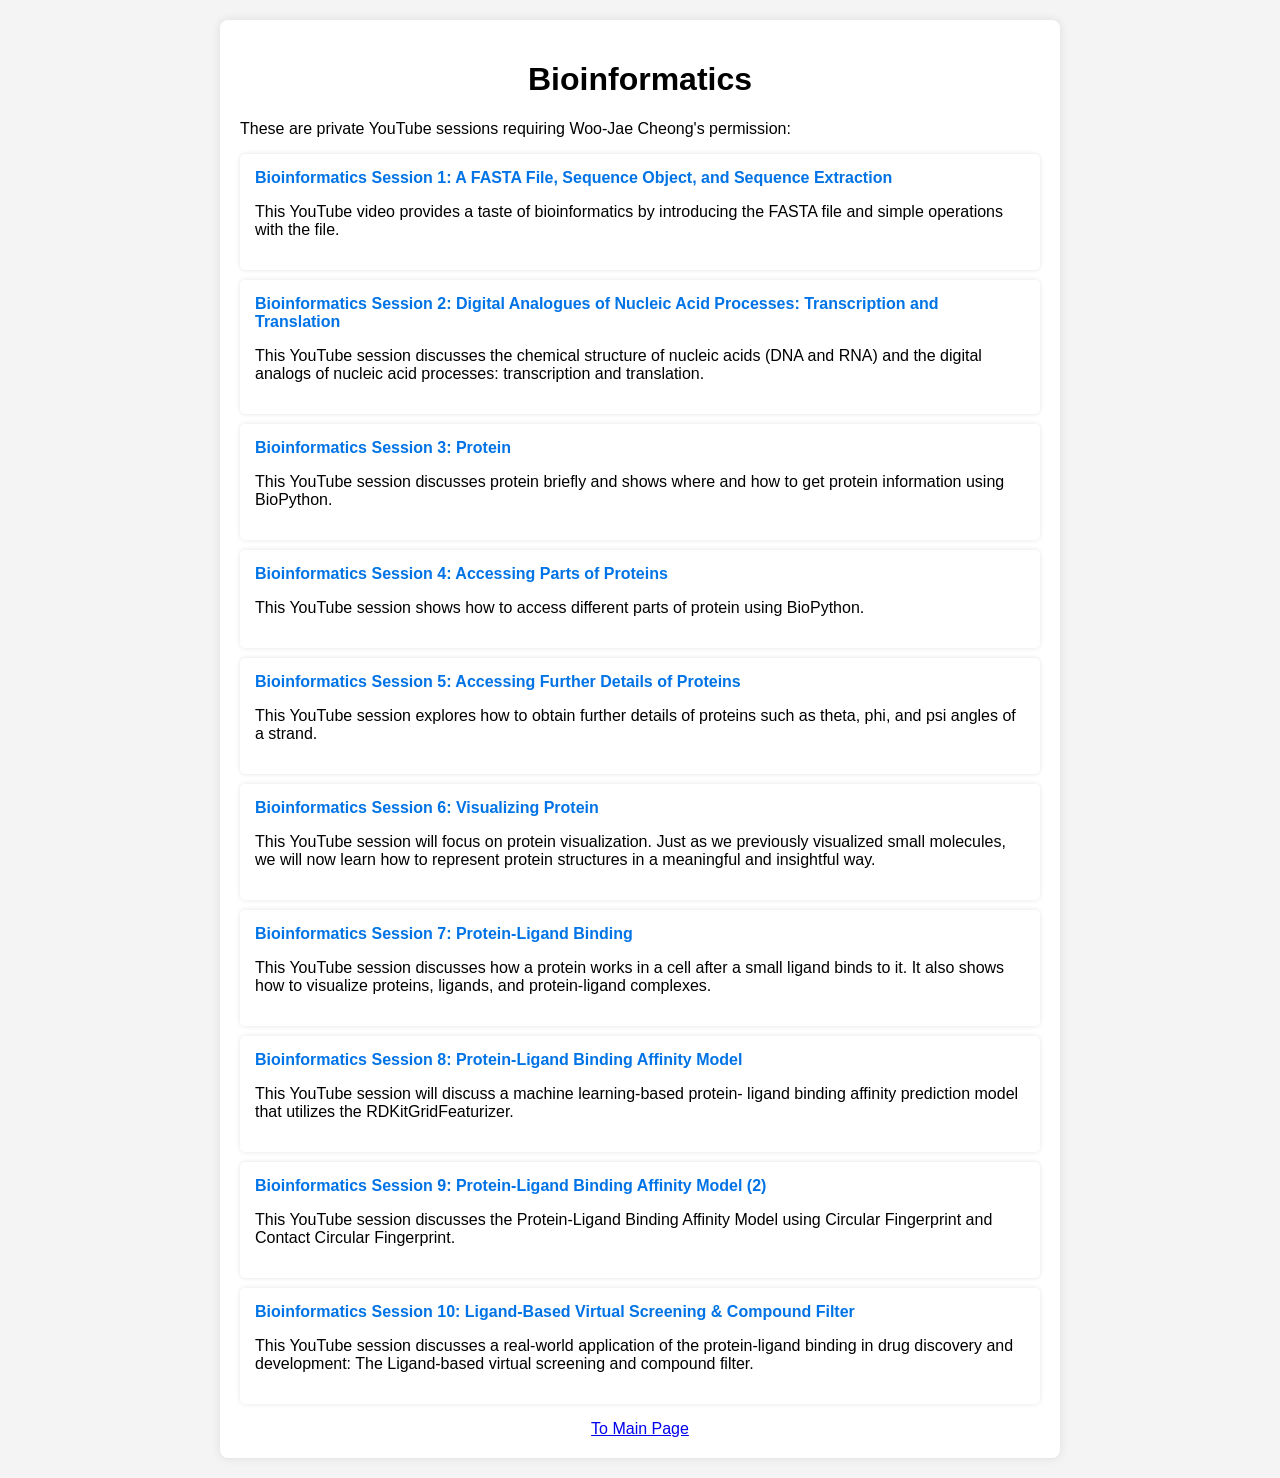
==== bioinformatics.html @ d8c8585f "Add files via upload" ====
<!DOCTYPE html>
<html lang="en">
<head>
    <meta charset="UTF-8">
    <meta name="viewport" content="width=device-width, initial-scale=1.0">
    <title>Bioinformatics Courses</title>
    <style>
        body {
            font-family: Arial, sans-serif;
            background-color: #f4f4f4;
            margin: 0;
            padding: 20px;
        }
        .container {
            max-width: 800px;
            margin: auto;
            background: white;
            padding: 20px;
            border-radius: 8px;
            box-shadow: 0 0 10px rgba(0, 0, 0, 0.1);
        }
        h1 {
            text-align: center;
        }
        .course-list {
            list-style-type: none;
            padding: 0;
        }
        .course-list li {
            background: #fff;
            margin: 10px 0;
            padding: 15px;
            border-radius: 5px;
            box-shadow: 0 0 5px rgba(0, 0, 0, 0.1);
        }
        .course-list a {
            text-decoration: none;
            color: #0073e6;
            font-weight: bold;
        }
    </style>
</head>
<body>
    <div class="container">
        <h1>Bioinformatics</h1>
        <p>These are private YouTube sessions requiring Woo-Jae Cheong's permission:</p>
        <ul class="course-list">     
            <li>
                <a href="https://youtu.be/pnrydJnxseE" target="_blank">Bioinformatics Session 1: A FASTA File, Sequence Object, and Sequence Extraction</a>
                <p>This YouTube video provides a taste of bioinformatics by introducing the FASTA file and simple operations with the file.</p>
            </li>    
            <li>
                <a href="https://youtu.be/7T12-4mD3WA" target="_blank">Bioinformatics Session 2: Digital Analogues of Nucleic Acid Processes:  Transcription and Translation</a>
                <p>This YouTube session discusses the chemical structure of nucleic acids (DNA and RNA) 
                    and the digital analogs of nucleic acid processes: transcription and translation.</p>
            </li>   
            <li>
                <a href="https://youtu.be/WlykyE1r5aI" target="_blank">Bioinformatics Session 3: Protein</a>
                <p>This YouTube session discusses protein briefly and shows where and how to get protein information using BioPython.</p>
            </li>     
            <li>
                <a href="https://youtu.be/7Am_T-ISoMA" target="_blank">Bioinformatics Session 4: Accessing Parts of Proteins</a>
                <p>This YouTube session shows how to access different parts of protein using BioPython.</p>
            </li> 
            <li>
                <a href="https://youtu.be/epdHrBt3gQo" target="_blank">Bioinformatics Session 5: Accessing Further Details of Proteins</a>
                <p>This YouTube session explores how to obtain further details of proteins such as theta, phi, and psi angles of a strand.</p>
            </li>
            <li>
                <a href="https://youtu.be/qrlrvIc1QWE" target="_blank">Bioinformatics Session 6: Visualizing Protein</a>
                <p>This YouTube session will focus on protein visualization. Just as we previously visualized small molecules, we will now learn how to represent protein structures in a meaningful and insightful way.</p>
            </li>
            <li>
                <a href="https://youtu.be/AQ9BkZv5tx8" target="_blank">Bioinformatics Session 7: Protein-Ligand Binding</a>
                <p>This YouTube session discusses how a protein works in a cell after a small ligand binds to it. It also shows how to visualize proteins, ligands, and protein-ligand complexes.</p>
            </li>
            <li>
                <a href="https://youtu.be/SIfrICPLwW4" target="_blank">Bioinformatics Session 8: Protein-Ligand Binding Affinity Model</a>
                <p>This YouTube session will discuss a machine learning-based protein- ligand binding affinity prediction model that utilizes the RDKitGridFeaturizer.</p>
            </li> 
            <li>
                <a href="https://youtu.be/_ikHvTs7BXM" target="_blank">Bioinformatics Session 9: Protein-Ligand Binding Affinity Model (2)</a>
                <p>This YouTube session discusses the Protein-Ligand Binding Affinity Model using Circular Fingerprint and Contact Circular Fingerprint.</p>
            </li>
            <li>
                <a href="https://youtu.be/r3LE3NFM94M" target="_blank">Bioinformatics Session 10: Ligand-Based Virtual Screening & Compound Filter</a>
                <p>This YouTube session discusses a real-world application of the protein-ligand binding in drug discovery and development: The Ligand-based virtual screening and compound filter.</p>
            </li>
        </ul>
        <div class="nav" style="text-align: center;">
            <a href="index.html">To Main Page</a>
        </div>    
    </div>
</body>
</html>
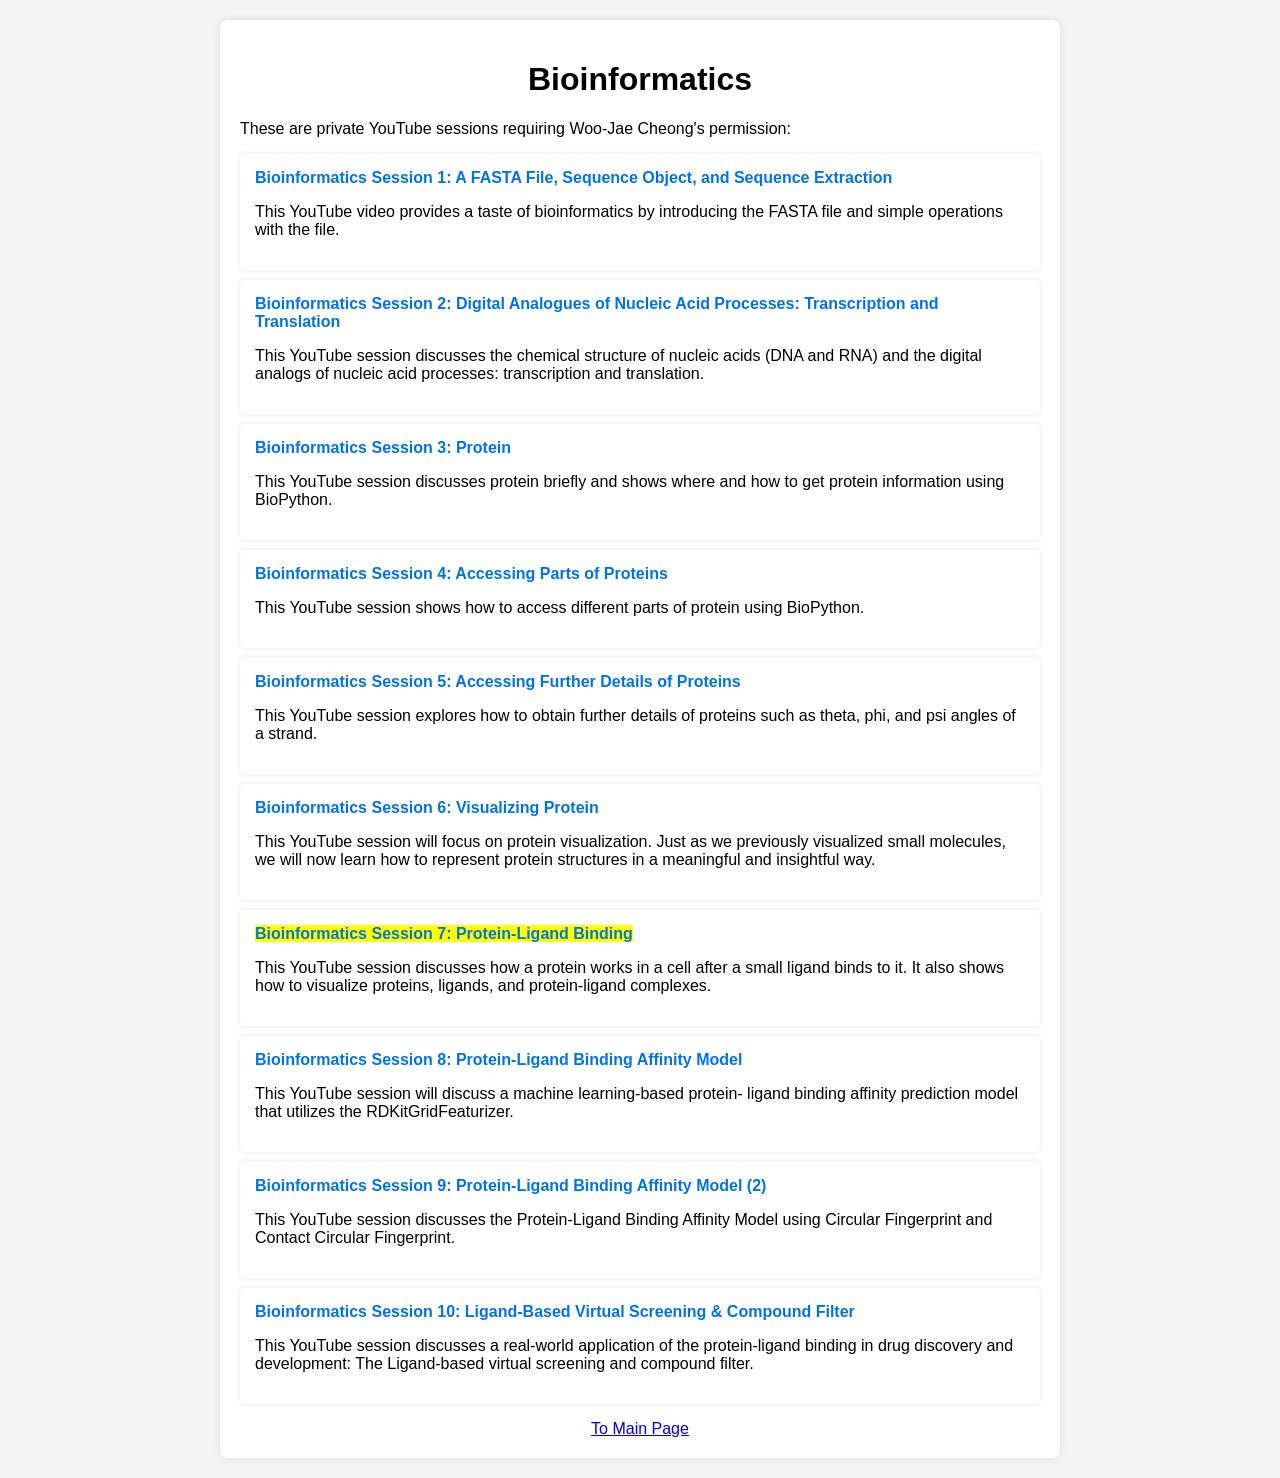
==== commit 9aa41186: "Update bioinformatics.html" ====
--- a/bioinformatics.html
+++ b/bioinformatics.html
@@ -71,7 +71,7 @@
                 <p>This YouTube session will focus on protein visualization. Just as we previously visualized small molecules, we will now learn how to represent protein structures in a meaningful and insightful way.</p>
             </li>
             <li>
-                <a href="https://youtu.be/AQ9BkZv5tx8" target="_blank">Bioinformatics Session 7: Protein-Ligand Binding</a>
+                <a href="https://youtu.be/AQ9BkZv5tx8" target="_blank"><span style="background-color: yellow;">Bioinformatics Session 7: Protein-Ligand Binding</span></a>
                 <p>This YouTube session discusses how a protein works in a cell after a small ligand binds to it. It also shows how to visualize proteins, ligands, and protein-ligand complexes.</p>
             </li>
             <li>
@@ -92,4 +92,5 @@
         </div>    
     </div>
 </body>
-</html>+
+</html>
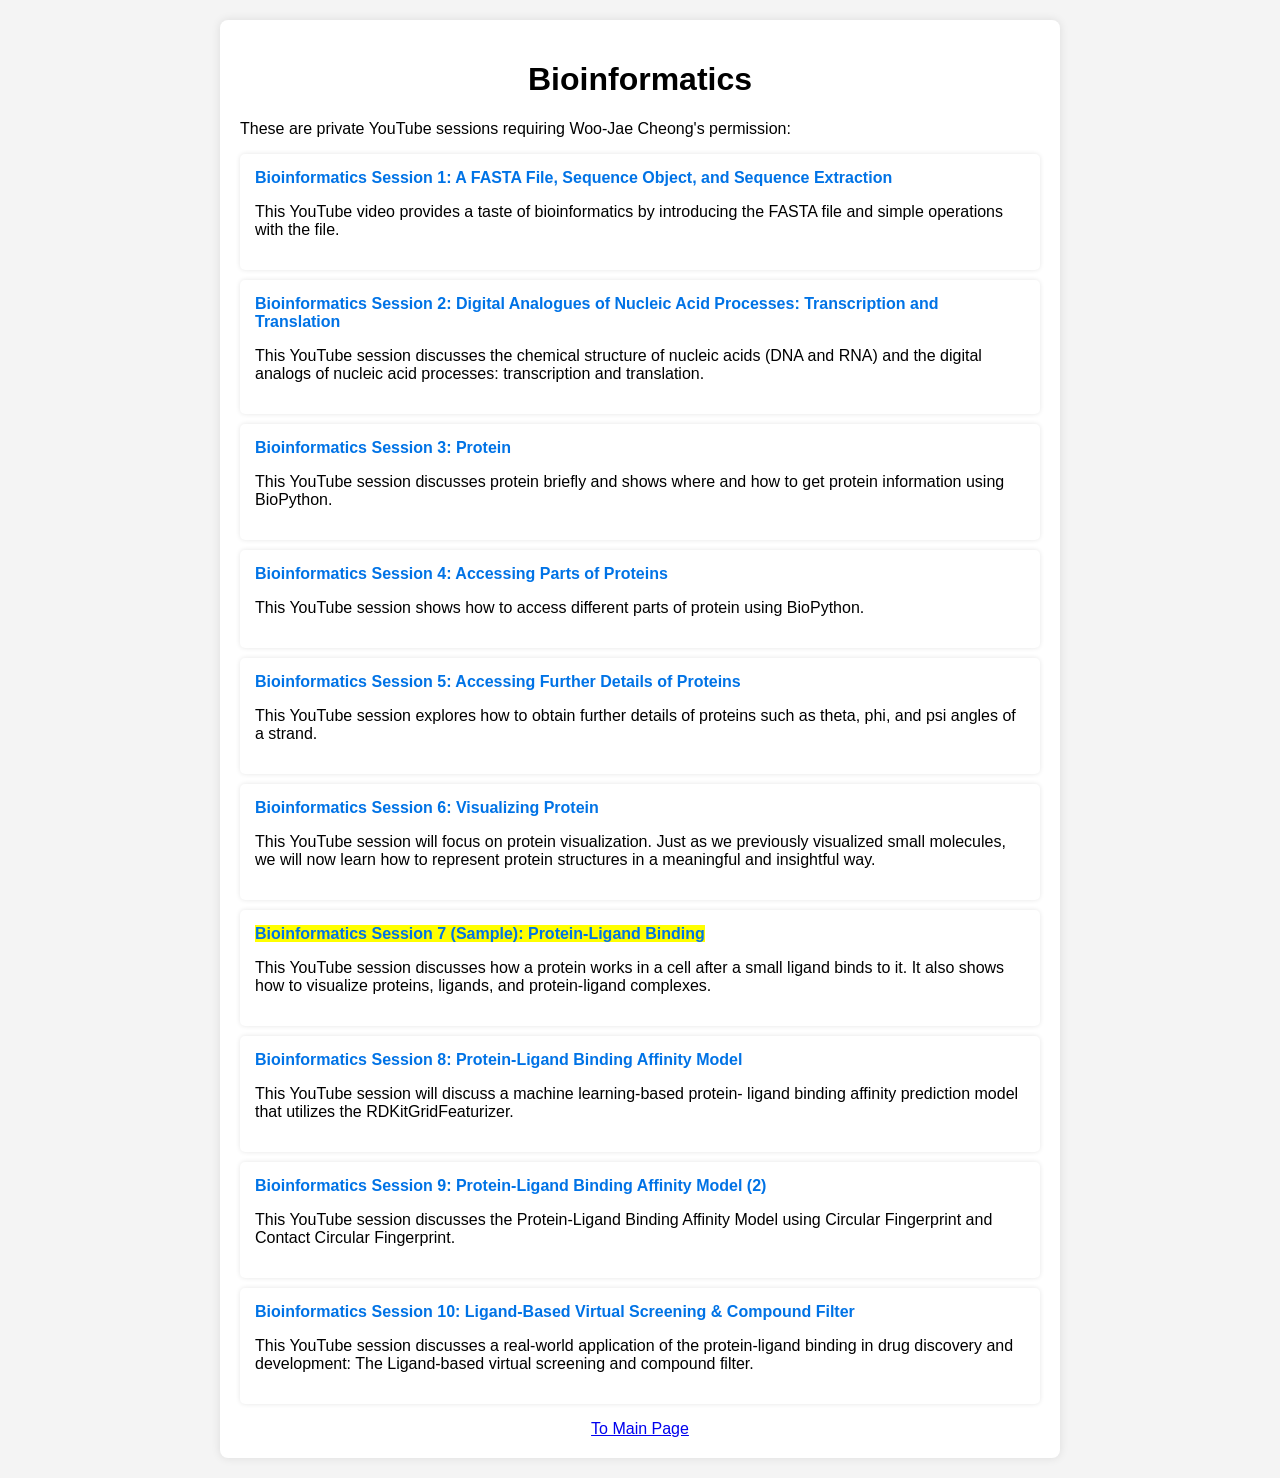
==== commit 0d856df2: "Update bioinformatics.html" ====
--- a/bioinformatics.html
+++ b/bioinformatics.html
@@ -71,7 +71,7 @@
                 <p>This YouTube session will focus on protein visualization. Just as we previously visualized small molecules, we will now learn how to represent protein structures in a meaningful and insightful way.</p>
             </li>
             <li>
-                <a href="https://youtu.be/AQ9BkZv5tx8" target="_blank"><span style="background-color: yellow;">Bioinformatics Session 7: Protein-Ligand Binding</span></a>
+                <a href="https://youtu.be/AQ9BkZv5tx8" target="_blank"><span style="background-color: yellow;">Bioinformatics Session 7 (Sample): Protein-Ligand Binding</span></a>
                 <p>This YouTube session discusses how a protein works in a cell after a small ligand binds to it. It also shows how to visualize proteins, ligands, and protein-ligand complexes.</p>
             </li>
             <li>
@@ -94,3 +94,5 @@
 </body>
 
 </html>
+
+
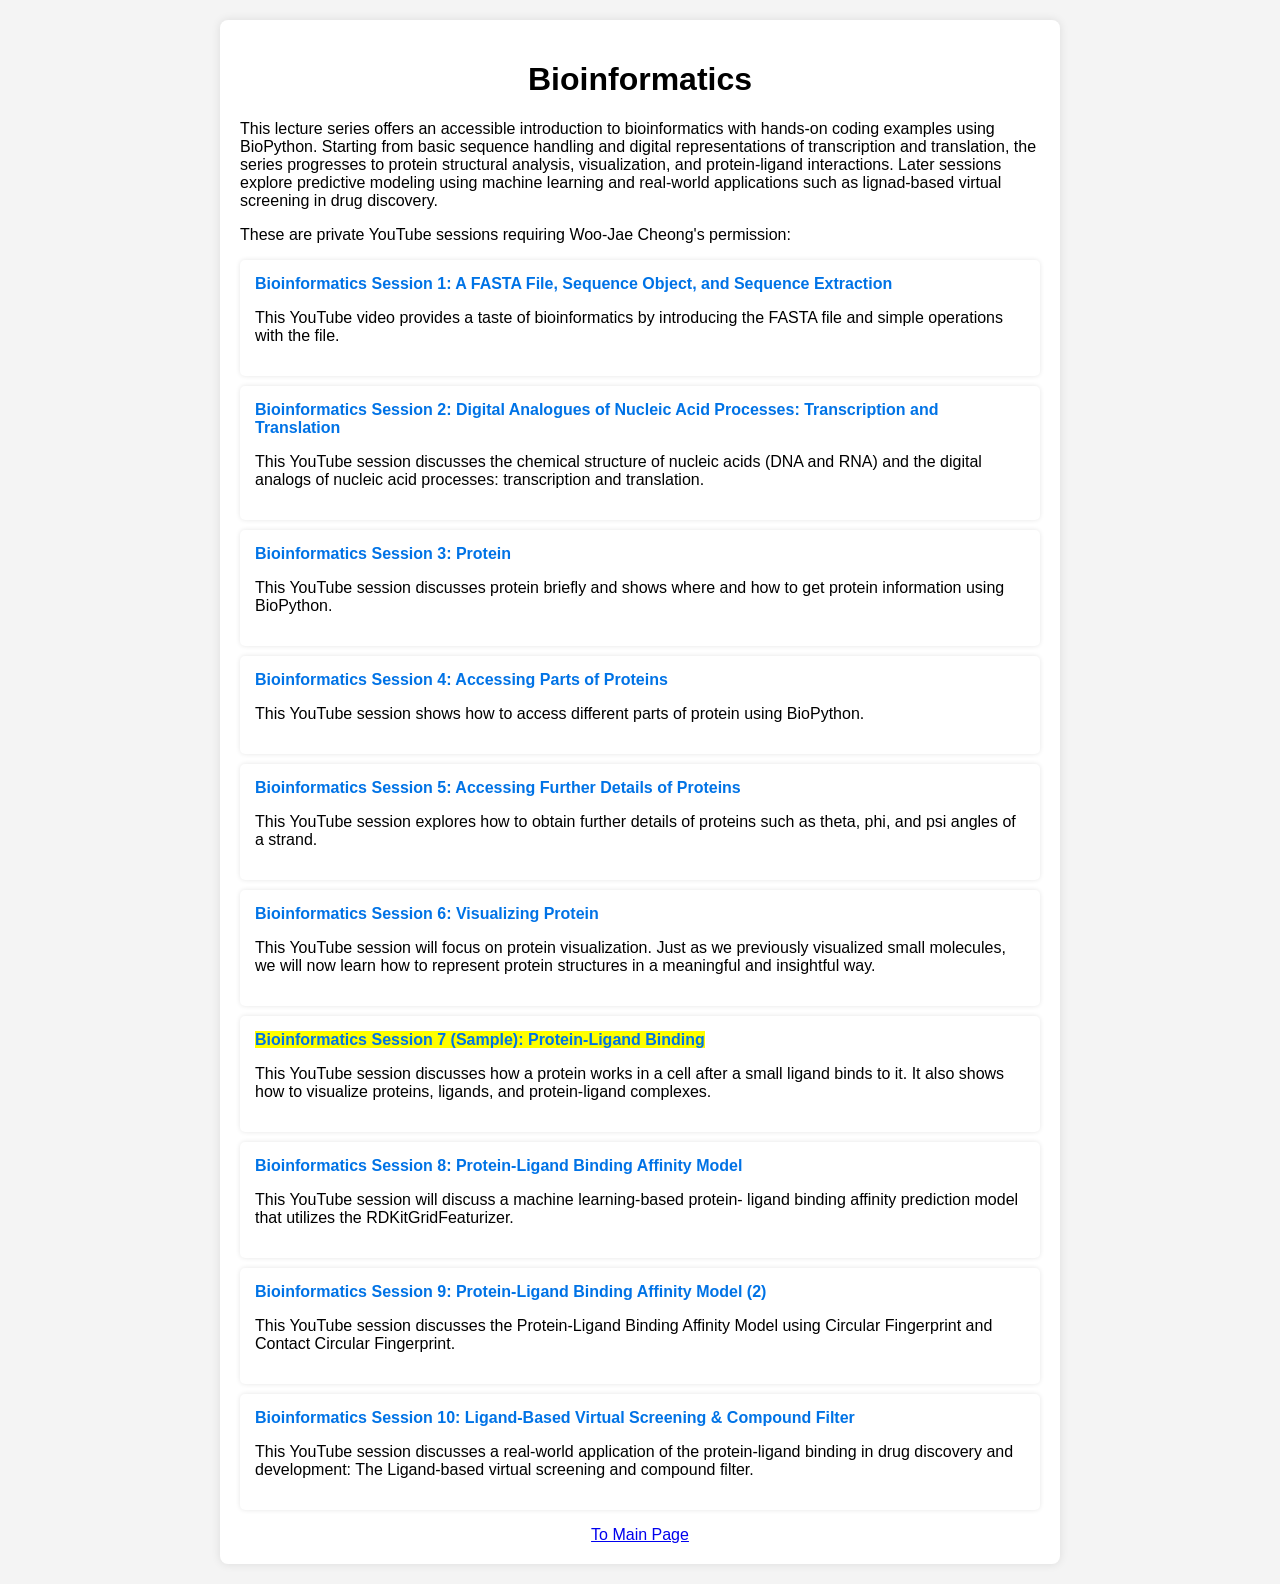
==== commit 110c75ba: "Update bioinformatics.html" ====
--- a/bioinformatics.html
+++ b/bioinformatics.html
@@ -43,6 +43,10 @@
 <body>
     <div class="container">
         <h1>Bioinformatics</h1>
+        <p>This lecture series offers an accessible introduction to bioinformatics with hands-on coding examples using BioPython.
+            Starting from basic sequence handling and digital representations of transcription and translation, the series progresses 
+            to protein structural analysis, visualization, and protein-ligand interactions. Later sessions explore predictive modeling
+            using machine learning and real-world applications such as lignad-based virtual screening in drug discovery.</p>        
         <p>These are private YouTube sessions requiring Woo-Jae Cheong's permission:</p>
         <ul class="course-list">     
             <li>
@@ -96,3 +100,4 @@
 </html>
 
 
+
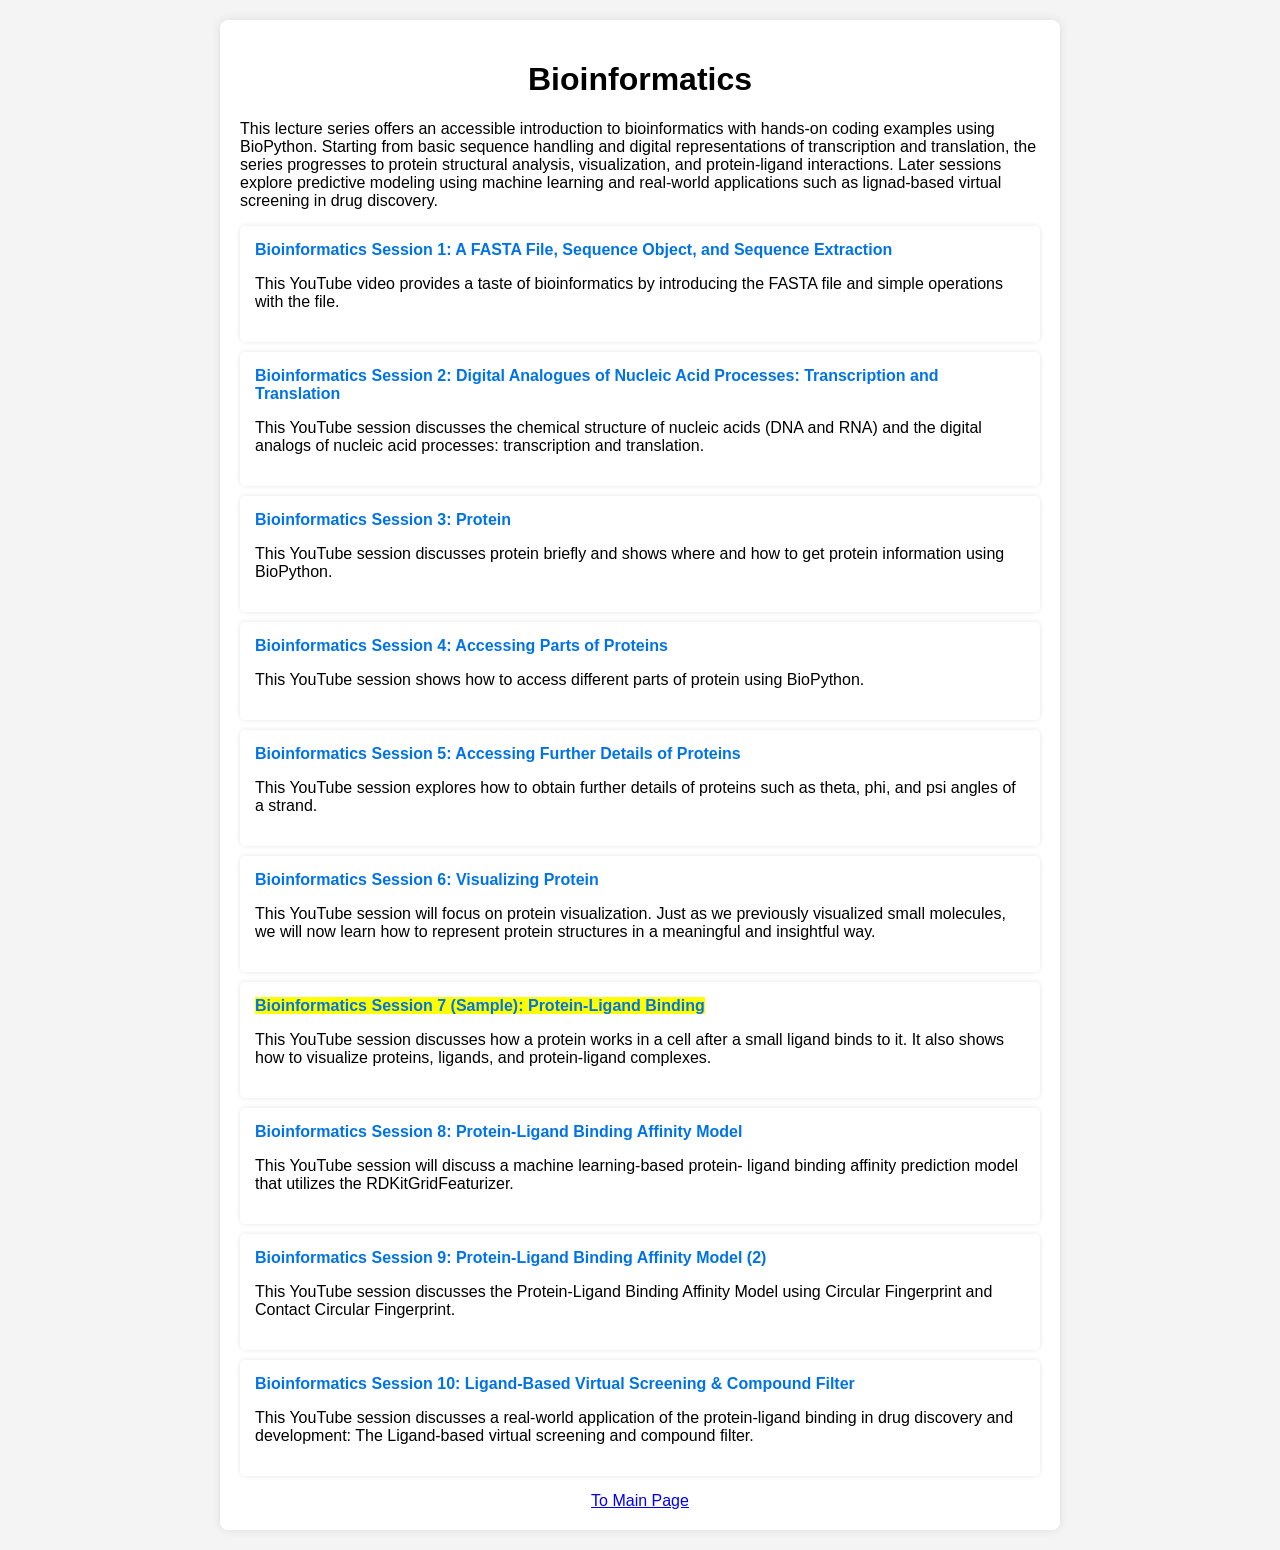
==== commit 9af29d4c: "Update bioinformatics.html" ====
--- a/bioinformatics.html
+++ b/bioinformatics.html
@@ -46,8 +46,7 @@
         <p>This lecture series offers an accessible introduction to bioinformatics with hands-on coding examples using BioPython.
             Starting from basic sequence handling and digital representations of transcription and translation, the series progresses 
             to protein structural analysis, visualization, and protein-ligand interactions. Later sessions explore predictive modeling
-            using machine learning and real-world applications such as lignad-based virtual screening in drug discovery.</p>        
-        <p>These are private YouTube sessions requiring Woo-Jae Cheong's permission:</p>
+            using machine learning and real-world applications such as lignad-based virtual screening in drug discovery.</p>
         <ul class="course-list">     
             <li>
                 <a href="https://youtu.be/pnrydJnxseE" target="_blank">Bioinformatics Session 1: A FASTA File, Sequence Object, and Sequence Extraction</a>
@@ -101,3 +100,4 @@
 
 
 
+
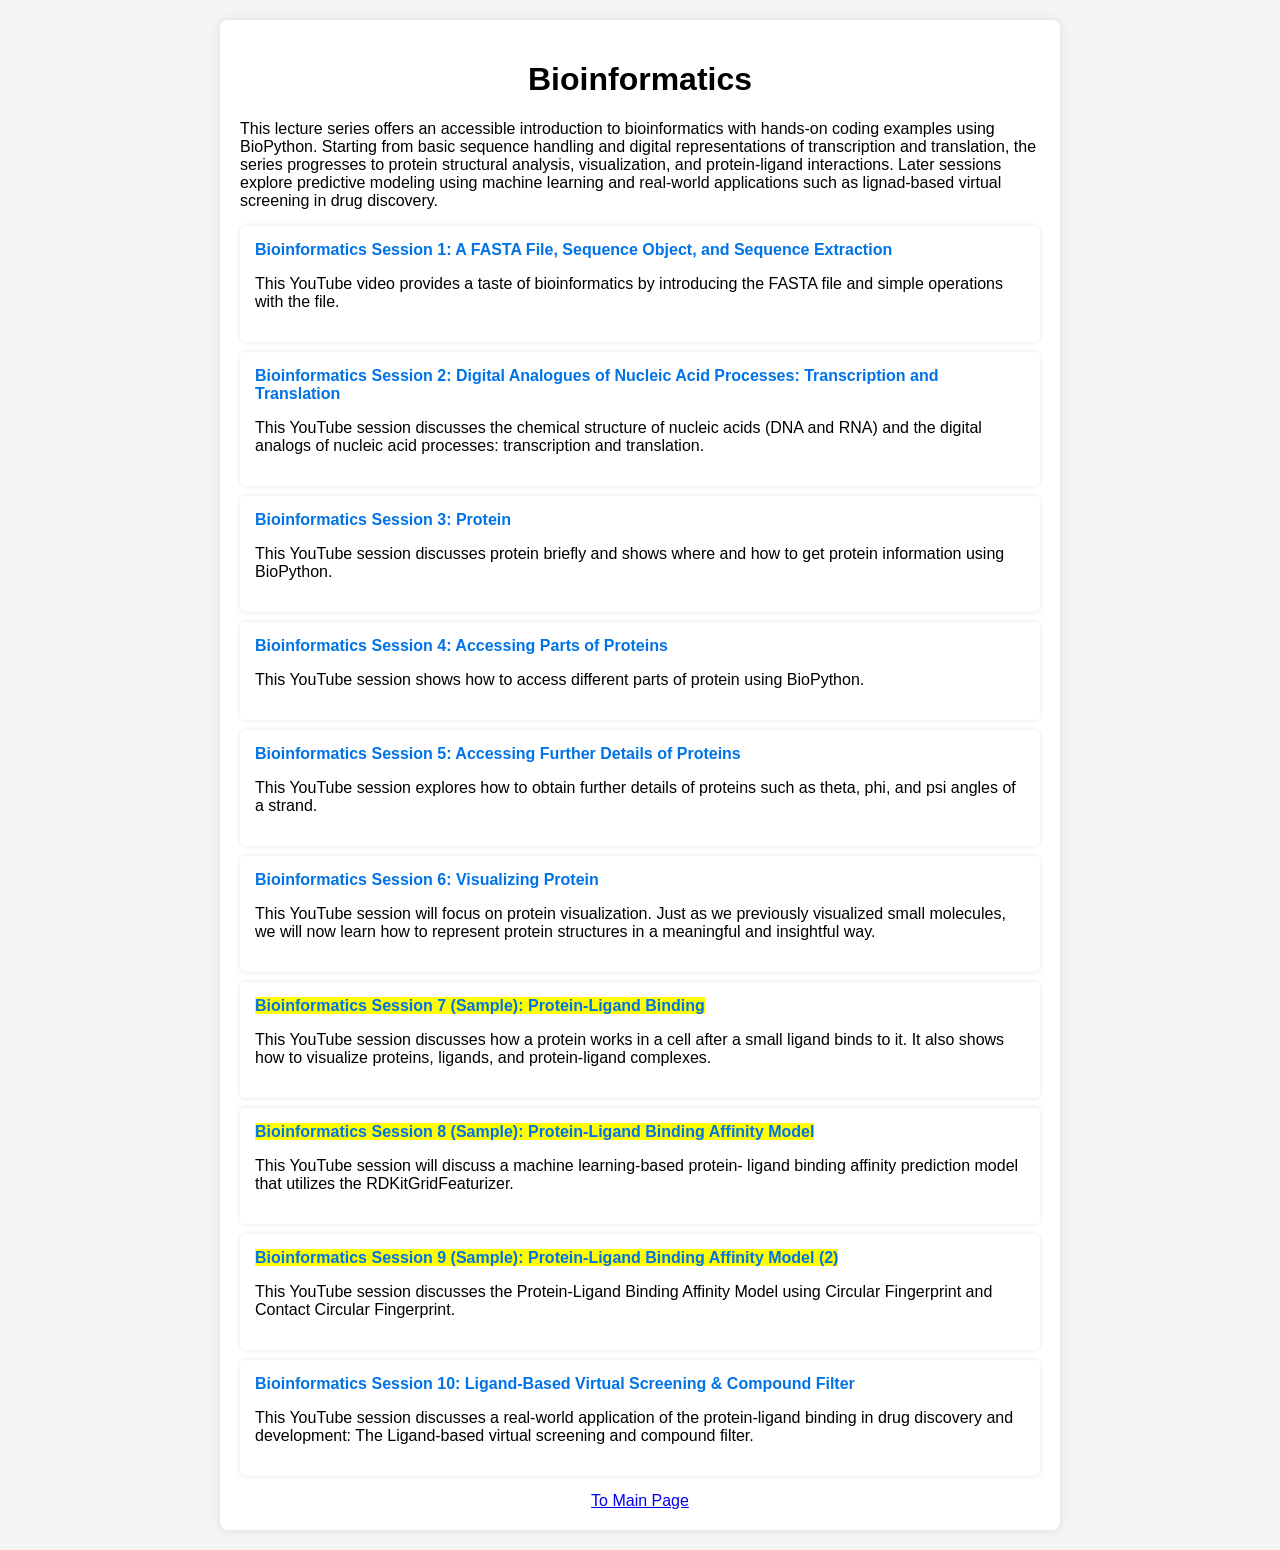
==== commit 7ccec7c6: "Update bioinformatics.html" ====
--- a/bioinformatics.html
+++ b/bioinformatics.html
@@ -78,11 +78,11 @@
                 <p>This YouTube session discusses how a protein works in a cell after a small ligand binds to it. It also shows how to visualize proteins, ligands, and protein-ligand complexes.</p>
             </li>
             <li>
-                <a href="https://youtu.be/SIfrICPLwW4" target="_blank">Bioinformatics Session 8: Protein-Ligand Binding Affinity Model</a>
+                <a href="https://youtu.be/SIfrICPLwW4" target="_blank"><span style="background-color: yellow;">Bioinformatics Session 8 (Sample): Protein-Ligand Binding Affinity Model</span></a>
                 <p>This YouTube session will discuss a machine learning-based protein- ligand binding affinity prediction model that utilizes the RDKitGridFeaturizer.</p>
             </li> 
             <li>
-                <a href="https://youtu.be/_ikHvTs7BXM" target="_blank">Bioinformatics Session 9: Protein-Ligand Binding Affinity Model (2)</a>
+                <a href="https://youtu.be/_ikHvTs7BXM" target="_blank"><span style="background-color: yellow;">Bioinformatics Session 9 (Sample): Protein-Ligand Binding Affinity Model (2)</span></a>
                 <p>This YouTube session discusses the Protein-Ligand Binding Affinity Model using Circular Fingerprint and Contact Circular Fingerprint.</p>
             </li>
             <li>
@@ -101,3 +101,4 @@
 
 
 
+
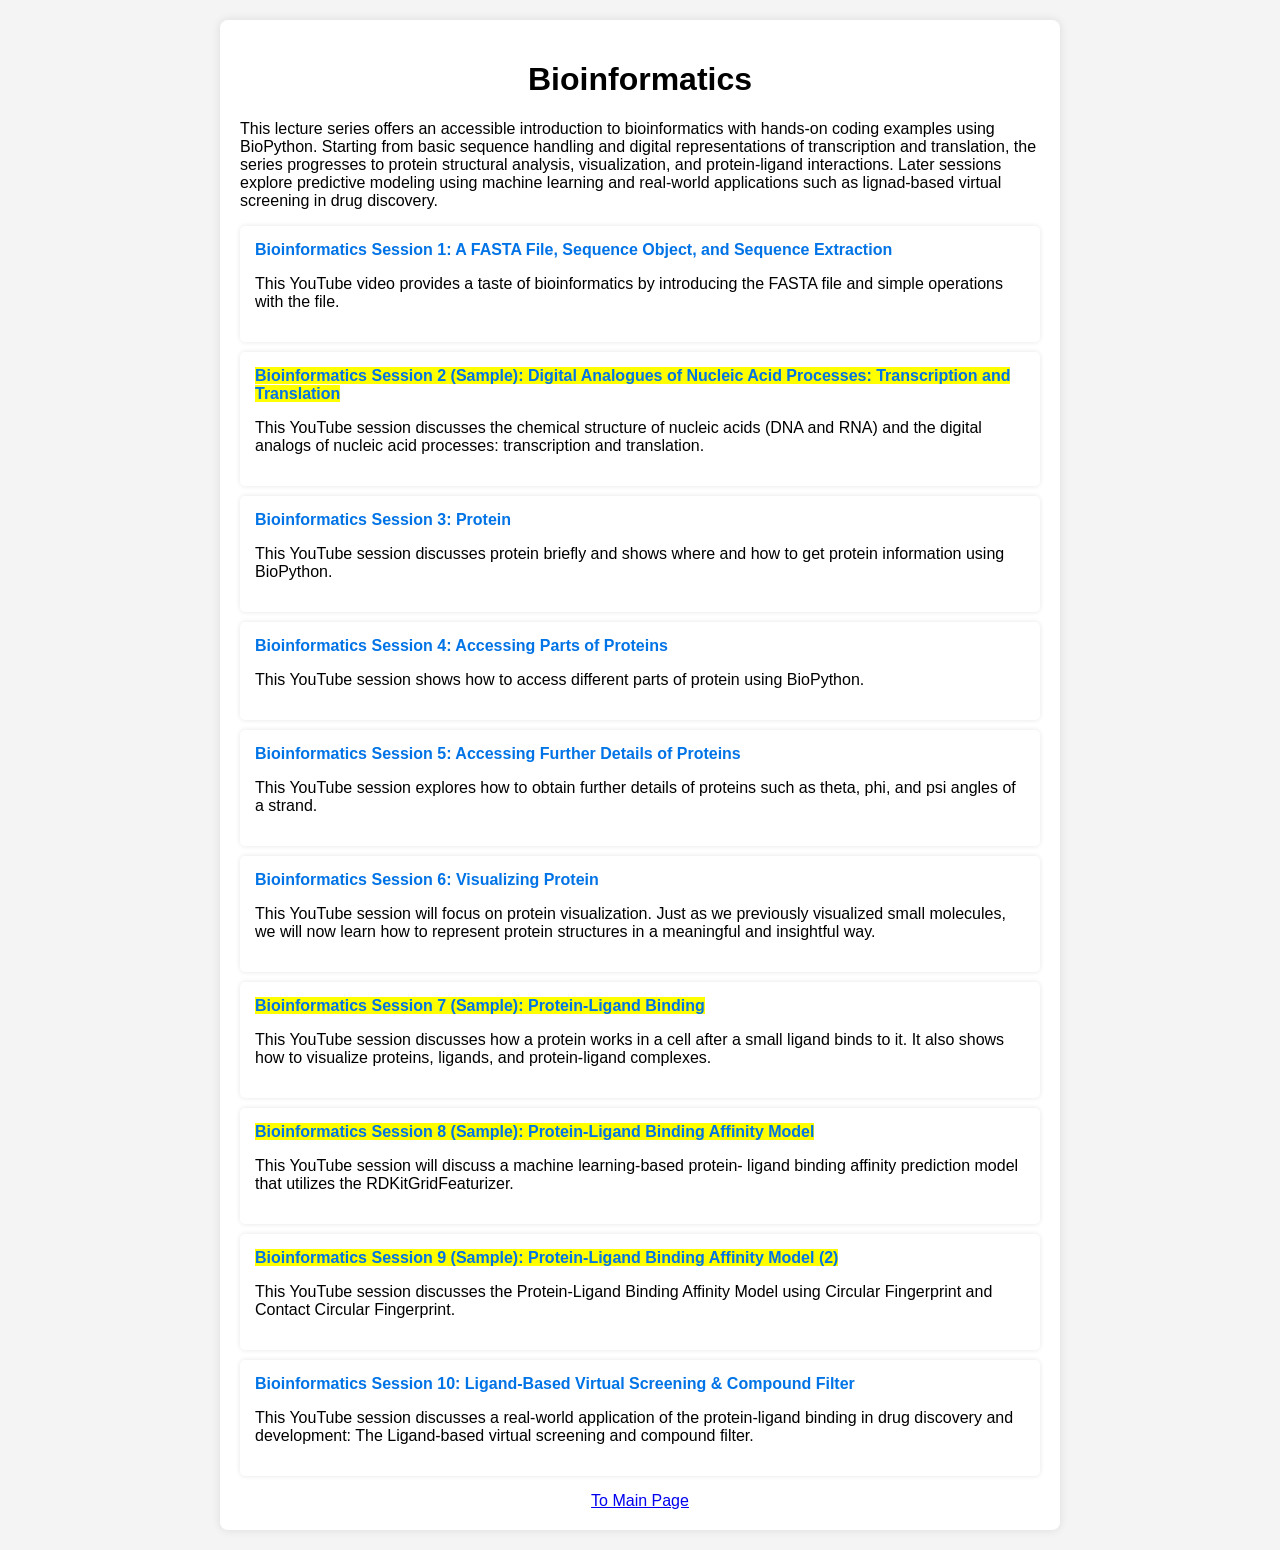
==== commit 7ab76f09: "Update bioinformatics.html" ====
--- a/bioinformatics.html
+++ b/bioinformatics.html
@@ -53,7 +53,7 @@
                 <p>This YouTube video provides a taste of bioinformatics by introducing the FASTA file and simple operations with the file.</p>
             </li>    
             <li>
-                <a href="https://youtu.be/7T12-4mD3WA" target="_blank">Bioinformatics Session 2: Digital Analogues of Nucleic Acid Processes:  Transcription and Translation</a>
+                <a href="https://youtu.be/7T12-4mD3WA" target="_blank"><span style="background-color: yellow;">Bioinformatics Session 2 (Sample): Digital Analogues of Nucleic Acid Processes:  Transcription and Translation</span></a>
                 <p>This YouTube session discusses the chemical structure of nucleic acids (DNA and RNA) 
                     and the digital analogs of nucleic acid processes: transcription and translation.</p>
             </li>   
@@ -102,3 +102,4 @@
 
 
 
+
